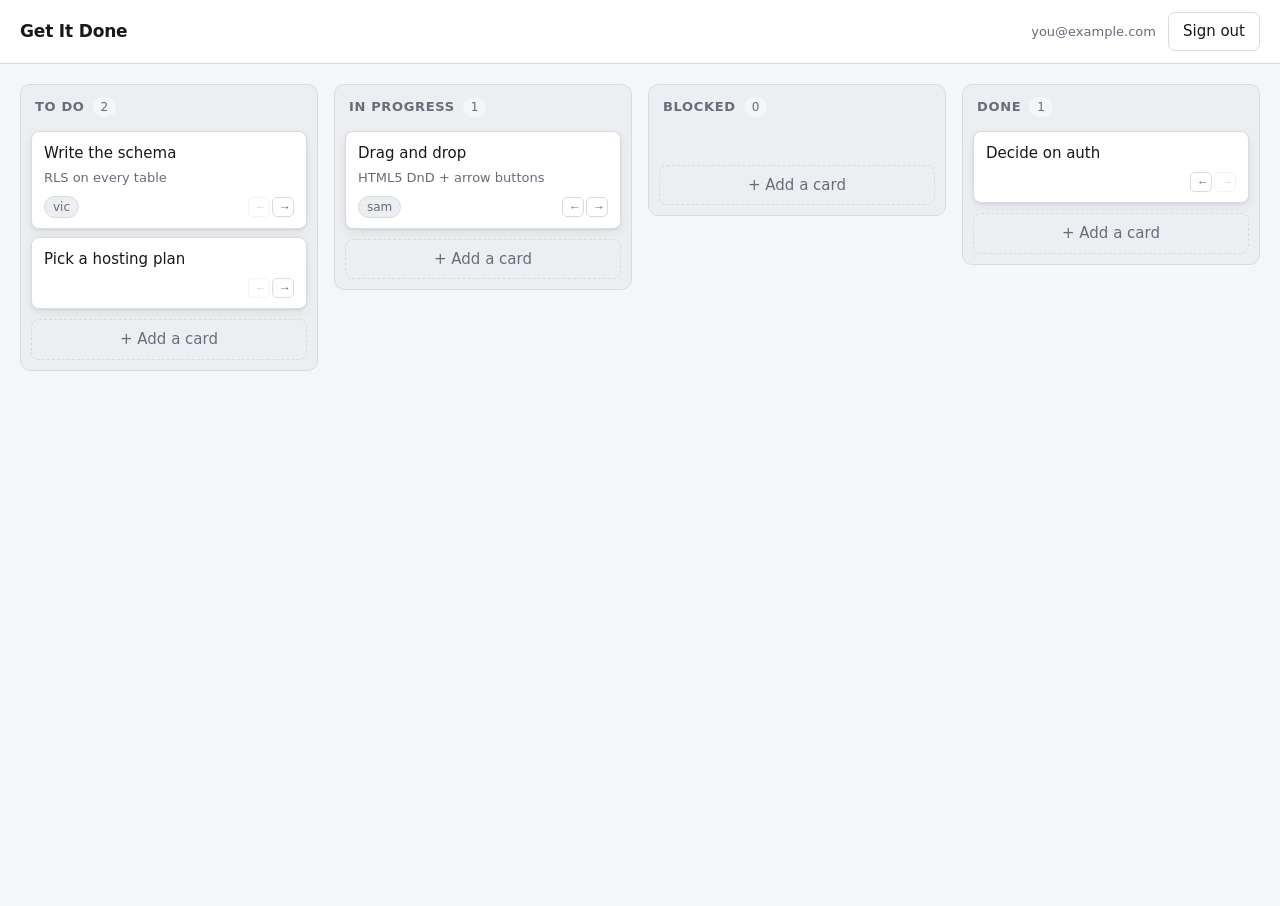
==== dev-preview.html @ 1a4d45a2 "Shared kanban board: static frontend + Supabase Static site for GitHub Pages with no build step. Boa" ====
<!doctype html>
<html lang="en">
<head>
  <meta charset="utf-8">
  <meta name="viewport" content="width=device-width, initial-scale=1">
  <meta name="robots" content="noindex">
  <title>Get It Done</title>
  <link rel="stylesheet" href="styles.css">
</head>
<body>
  <div id="app" hidden>
    <header class="topbar">
      <h1>Get It Done</h1>
      <div class="topbar-right">
        <span id="presence" class="presence" title="People with the board open"></span>
        <span id="who" class="who"></span>
        <button id="signout" class="btn btn-quiet">Sign out</button>
      </div>
    </header>
    <main id="board" class="board"></main>
  </div>

  <div id="auth" class="auth" hidden>
    <form id="auth-form" class="auth-card">
      <h1>Get It Done</h1>
      <p class="muted">Sign in with your email. We'll send you a one-time link &mdash; no password to remember.</p>
      <label for="email">Email</label>
      <input id="email" type="email" autocomplete="email" required placeholder="you@example.com">
      <button type="submit" class="btn btn-primary">Send me a link</button>
      <p id="auth-msg" class="auth-msg" role="status"></p>
    </form>
  </div>

  <div id="boot" class="boot">Loading&hellip;</div>

  <dialog id="editor">
    <form method="dialog" id="editor-form">
      <label for="card-title">Title</label>
      <input id="card-title" required maxlength="200">

      <label for="card-notes">Notes</label>
      <textarea id="card-notes" rows="5" maxlength="4000"></textarea>

      <label for="card-assignee">Assigned to</label>
      <input id="card-assignee" maxlength="120" placeholder="Nobody yet">

      <div class="editor-actions">
        <button value="delete" id="card-delete" class="btn btn-danger" formnovalidate>Delete</button>
        <span class="spacer"></span>
        <button value="cancel" class="btn btn-quiet" formnovalidate>Cancel</button>
        <button value="save" class="btn btn-primary">Save</button>
      </div>
    </form>
  </dialog>

  <script type="importmap">{"imports":{"https://esm.sh/@supabase/supabase-js@2":"./dev-mock.js"}}</script>
  <script type="module" src="app.js"></script>
</body>
</html>
---- styles.css ----
:root {
  --bg: #f5f6f8;
  --surface: #ffffff;
  --surface-2: #eceef1;
  --border: #d8dce2;
  --text: #16181d;
  --text-dim: #666e7a;
  --accent: #3b6cf0;
  --accent-text: #ffffff;
  --danger: #c0392b;
  --shadow: 0 1px 2px rgba(16, 20, 30, .08), 0 4px 12px rgba(16, 20, 30, .06);
  --radius: 10px;
}

@media (prefers-color-scheme: dark) {
  :root {
    --bg: #14161a;
    --surface: #1e2126;
    --surface-2: #22262c;
    --border: #333941;
    --text: #e8eaed;
    --text-dim: #949ca8;
    --accent: #6b8dff;
    --accent-text: #0e1014;
    --danger: #e06a5c;
    --shadow: 0 1px 2px rgba(0, 0, 0, .3), 0 4px 12px rgba(0, 0, 0, .25);
  }
}

* { box-sizing: border-box; }

/* `display` rules below would otherwise beat the UA stylesheet's [hidden]. */
[hidden] { display: none !important; }

body {
  margin: 0;
  background: var(--bg);
  color: var(--text);
  font: 15px/1.5 system-ui, -apple-system, "Segoe UI", Roboto, sans-serif;
  -webkit-font-smoothing: antialiased;
}

.boot {
  display: grid;
  place-items: center;
  min-height: 100vh;
  color: var(--text-dim);
}

/* ---- top bar ---- */

.topbar {
  display: flex;
  align-items: center;
  gap: 12px;
  padding: 12px 20px;
  background: var(--surface);
  border-bottom: 1px solid var(--border);
  position: sticky;
  top: 0;
  z-index: 5;
}

.topbar h1 { font-size: 17px; margin: 0; letter-spacing: -.01em; }
.topbar-right { margin-left: auto; display: flex; align-items: center; gap: 12px; }
.who { color: var(--text-dim); font-size: 13px; }
.presence { color: var(--text-dim); font-size: 13px; }

/* ---- board ---- */

.board {
  display: grid;
  grid-auto-flow: column;
  grid-auto-columns: minmax(260px, 1fr);
  gap: 16px;
  padding: 20px;
  align-items: start;
  overflow-x: auto;
  min-height: calc(100vh - 58px);
}

.column {
  background: var(--surface-2);
  border: 1px solid var(--border);
  border-radius: var(--radius);
  display: flex;
  flex-direction: column;
  max-height: calc(100vh - 100px);
}

.column-head {
  display: flex;
  align-items: center;
  gap: 8px;
  padding: 12px 14px 8px;
  font-weight: 600;
  font-size: 13px;
  text-transform: uppercase;
  letter-spacing: .05em;
  color: var(--text-dim);
}

.count {
  font-weight: 500;
  background: var(--bg);
  border-radius: 20px;
  padding: 1px 8px;
  font-size: 12px;
  letter-spacing: 0;
}

.cards {
  display: flex;
  flex-direction: column;
  gap: 8px;
  padding: 6px 10px 10px;
  overflow-y: auto;
  flex: 1;
  min-height: 40px;
}

.column.drag-over { outline: 2px dashed var(--accent); outline-offset: -4px; }

.card {
  background: var(--surface);
  border: 1px solid var(--border);
  border-radius: 8px;
  padding: 10px 12px;
  box-shadow: var(--shadow);
  cursor: grab;
  text-align: left;
  color: inherit;
  font: inherit;
  width: 100%;
  display: block;
}

.card:focus-visible { outline: 2px solid var(--accent); outline-offset: 2px; }
.card.dragging { opacity: .4; }
.card-title { font-weight: 500; overflow-wrap: anywhere; }
.card-notes {
  color: var(--text-dim);
  font-size: 13px;
  margin-top: 4px;
  display: -webkit-box;
  -webkit-line-clamp: 3;
  -webkit-box-orient: vertical;
  overflow: hidden;
}

.card-foot {
  display: flex;
  align-items: center;
  gap: 6px;
  margin-top: 8px;
  font-size: 12px;
  color: var(--text-dim);
}

.assignee {
  background: var(--surface-2);
  border: 1px solid var(--border);
  border-radius: 20px;
  padding: 1px 8px;
}

.nudge {
  margin-left: auto;
  display: flex;
  gap: 2px;
}

.nudge button {
  border: 1px solid var(--border);
  background: var(--surface);
  color: var(--text-dim);
  border-radius: 5px;
  width: 22px;
  height: 20px;
  line-height: 1;
  cursor: pointer;
  font-size: 12px;
}

.nudge button:hover:not(:disabled) { color: var(--text); border-color: var(--text-dim); }
.nudge button:disabled { opacity: .3; cursor: default; }

.add {
  margin: 0 10px 10px;
  border: 1px dashed var(--border);
  background: none;
  color: var(--text-dim);
  border-radius: 8px;
  padding: 8px;
  cursor: pointer;
  font: inherit;
}

.add:hover { color: var(--text); border-color: var(--text-dim); }

/* ---- buttons ---- */

.btn {
  font: inherit;
  border-radius: 7px;
  padding: 7px 14px;
  border: 1px solid var(--border);
  background: var(--surface);
  color: var(--text);
  cursor: pointer;
}

.btn-primary { background: var(--accent); border-color: var(--accent); color: var(--accent-text); font-weight: 500; }
.btn-quiet { background: none; }
.btn-danger { border-color: var(--danger); color: var(--danger); background: none; }
.btn:disabled { opacity: .5; cursor: default; }

/* ---- auth ---- */

.auth { display: grid; place-items: center; min-height: 100vh; padding: 20px; }

.auth-card {
  background: var(--surface);
  border: 1px solid var(--border);
  border-radius: var(--radius);
  box-shadow: var(--shadow);
  padding: 28px;
  width: min(380px, 100%);
  display: flex;
  flex-direction: column;
  gap: 6px;
}

.auth-card h1 { margin: 0 0 4px; font-size: 20px; }
.muted { color: var(--text-dim); font-size: 14px; margin: 0 0 12px; }
.auth-msg { font-size: 13px; color: var(--text-dim); min-height: 1.2em; margin: 4px 0 0; }
.auth-msg.error { color: var(--danger); }

label { font-size: 13px; font-weight: 500; margin-top: 8px; }

input, textarea {
  font: inherit;
  color: var(--text);
  background: var(--bg);
  border: 1px solid var(--border);
  border-radius: 7px;
  padding: 8px 10px;
  width: 100%;
  resize: vertical;
}

input:focus, textarea:focus { outline: 2px solid var(--accent); outline-offset: -1px; border-color: transparent; }

/* ---- editor dialog ---- */

dialog {
  border: 1px solid var(--border);
  border-radius: var(--radius);
  background: var(--surface);
  color: var(--text);
  padding: 20px;
  width: min(460px, calc(100vw - 32px));
  box-shadow: var(--shadow);
}

dialog::backdrop { background: rgba(0, 0, 0, .45); }
dialog form { display: flex; flex-direction: column; }

.editor-actions { display: flex; gap: 8px; margin-top: 20px; align-items: center; }
.spacer { flex: 1; }

@media (max-width: 700px) {
  .board {
    grid-auto-flow: row;
    grid-auto-columns: auto;
    min-height: 0;
  }
  .column { max-height: none; }
}
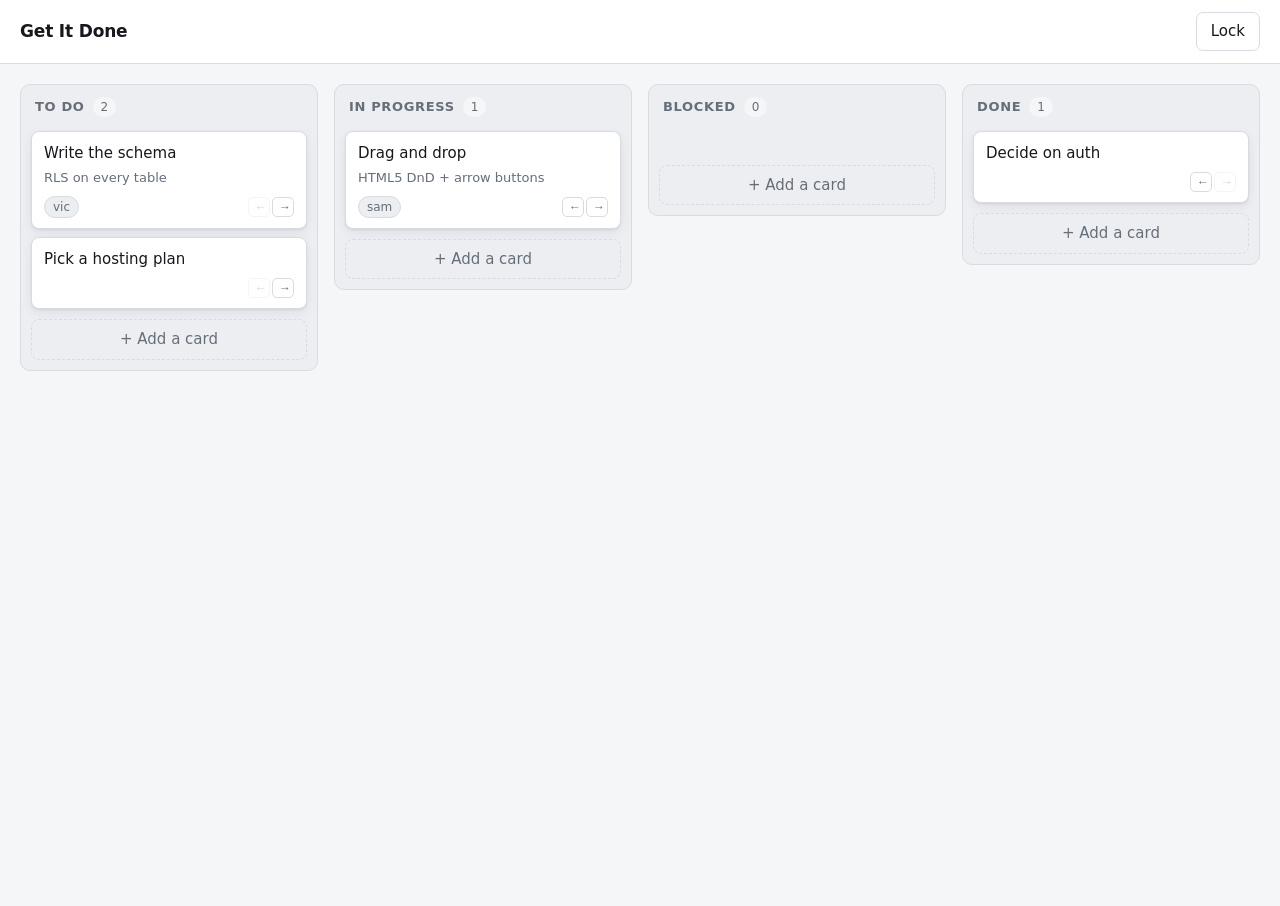
==== commit dc8094bc: "Replace per-person magic links with one shared team code Supabase's built-in email service caps at 2" ====
--- a/dev-preview.html
+++ b/dev-preview.html
@@ -13,8 +13,7 @@
       <h1>Get It Done</h1>
       <div class="topbar-right">
         <span id="presence" class="presence" title="People with the board open"></span>
-        <span id="who" class="who"></span>
-        <button id="signout" class="btn btn-quiet">Sign out</button>
+        <button id="lock" class="btn btn-quiet">Lock</button>
       </div>
     </header>
     <main id="board" class="board"></main>
@@ -23,10 +22,10 @@
   <div id="auth" class="auth" hidden>
     <form id="auth-form" class="auth-card">
       <h1>Get It Done</h1>
-      <p class="muted">Sign in with your email. We'll send you a one-time link &mdash; no password to remember.</p>
-      <label for="email">Email</label>
-      <input id="email" type="email" autocomplete="email" required placeholder="you@example.com">
-      <button type="submit" class="btn btn-primary">Send me a link</button>
+      <p class="muted">Enter the team code to open the board.</p>
+      <label for="code">Team code</label>
+      <input id="code" type="password" autocomplete="current-password" required autofocus>
+      <button type="submit" class="btn btn-primary">Unlock</button>
       <p id="auth-msg" class="auth-msg" role="status"></p>
     </form>
   </div>
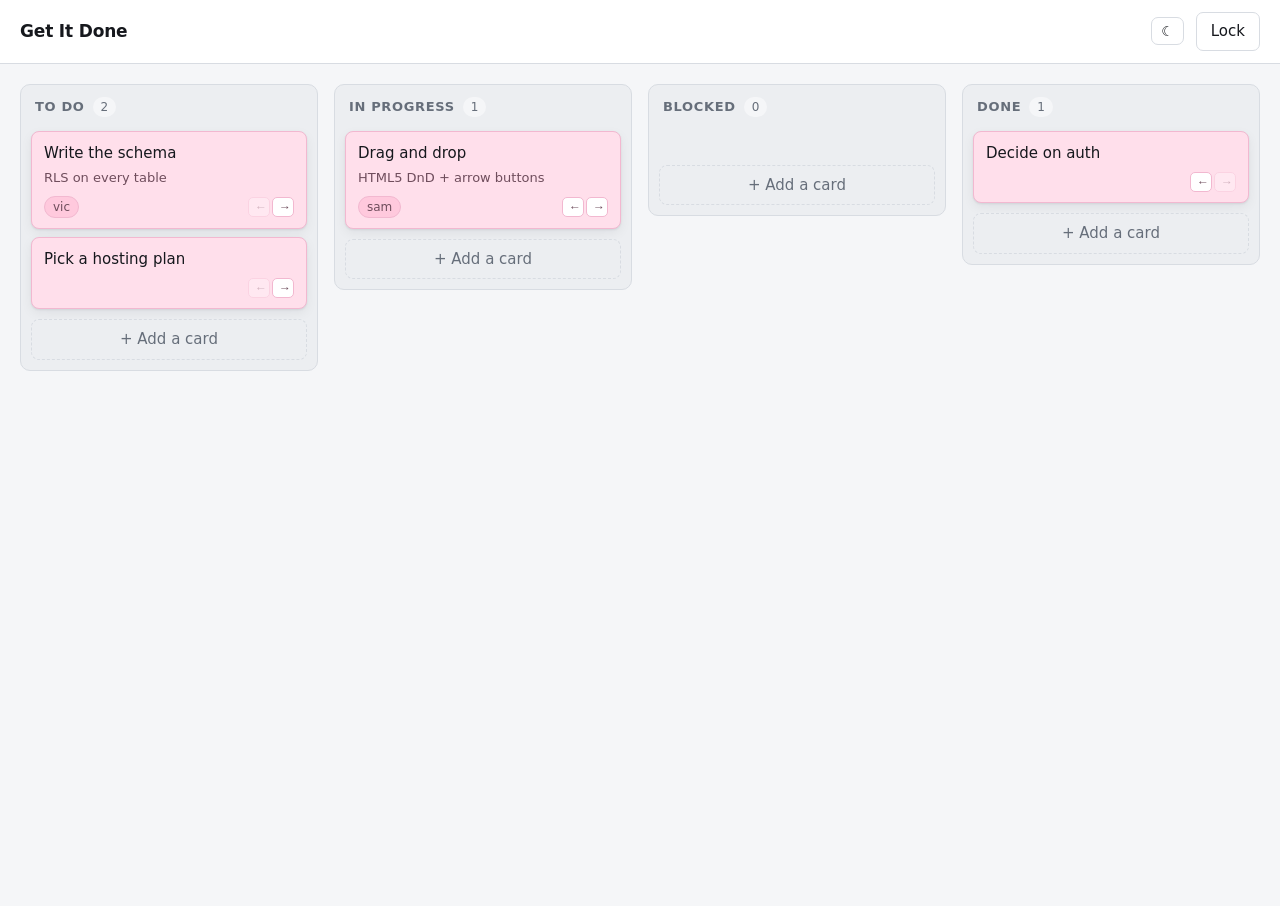
==== commit bc077768: "Add a light/dark toggle and pink cards in light mode The palette already followed prefers-color-sche" ====
--- a/dev-preview.html
+++ b/dev-preview.html
@@ -6,6 +6,12 @@
   <meta name="robots" content="noindex">
   <title>Get It Done</title>
   <link rel="stylesheet" href="styles.css">
+  <script>
+    try {
+      const saved = localStorage.getItem('gid-theme');
+      if (saved) document.documentElement.dataset.theme = saved;
+    } catch (e) { /* private mode: fall back to the system setting */ }
+  </script>
 </head>
 <body>
   <div id="app" hidden>
@@ -13,6 +19,7 @@
       <h1>Get It Done</h1>
       <div class="topbar-right">
         <span id="presence" class="presence" title="People with the board open"></span>
+        <button id="theme" class="btn btn-quiet btn-icon"></button>
         <button id="lock" class="btn btn-quiet">Lock</button>
       </div>
     </header>
--- a/styles.css
+++ b/styles.css
@@ -10,21 +10,57 @@
   --danger: #c0392b;
   --shadow: 0 1px 2px rgba(16, 20, 30, .08), 0 4px 12px rgba(16, 20, 30, .06);
   --radius: 10px;
-}
-
+
+  /* Cards are pink in light mode only; the dark palette below keeps them
+     on the neutral surface colour. --card-dim is warmed to stay legible
+     against pink rather than reusing the grey --text-dim. */
+  --card-bg: #ffdfeb;
+  --card-border: #f2b8d0;
+  --card-dim: #6f4d5c;
+  --card-chip: #ffc9dd;
+}
+
+/* Follow the system unless the toggle has pinned light. */
 @media (prefers-color-scheme: dark) {
-  :root {
-    --bg: #14161a;
-    --surface: #1e2126;
-    --surface-2: #22262c;
-    --border: #333941;
-    --text: #e8eaed;
-    --text-dim: #949ca8;
-    --accent: #6b8dff;
-    --accent-text: #0e1014;
-    --danger: #e06a5c;
-    --shadow: 0 1px 2px rgba(0, 0, 0, .3), 0 4px 12px rgba(0, 0, 0, .25);
+  :root:not([data-theme="light"]) {
+  --bg: #14161a;
+  --surface: #1e2126;
+  --surface-2: #22262c;
+  --border: #333941;
+  --text: #e8eaed;
+  --text-dim: #949ca8;
+  --accent: #6b8dff;
+  --accent-text: #0e1014;
+  --danger: #e06a5c;
+  --shadow: 0 1px 2px rgba(0, 0, 0, .3), 0 4px 12px rgba(0, 0, 0, .25);
+
+  /* unchanged from before: cards sit on the plain surface colour */
+  --card-bg: #1e2126;
+  --card-border: #333941;
+  --card-dim: #949ca8;
+  --card-chip: #22262c;
   }
+}
+
+/* The toggle pinning dark has to win even on a light system, and a media
+   query can't share a rule with a plain selector, so the palette repeats. */
+:root[data-theme="dark"] {
+  --bg: #14161a;
+  --surface: #1e2126;
+  --surface-2: #22262c;
+  --border: #333941;
+  --text: #e8eaed;
+  --text-dim: #949ca8;
+  --accent: #6b8dff;
+  --accent-text: #0e1014;
+  --danger: #e06a5c;
+  --shadow: 0 1px 2px rgba(0, 0, 0, .3), 0 4px 12px rgba(0, 0, 0, .25);
+
+  /* unchanged from before: cards sit on the plain surface colour */
+  --card-bg: #1e2126;
+  --card-border: #333941;
+  --card-dim: #949ca8;
+  --card-chip: #22262c;
 }
 
 * { box-sizing: border-box; }
@@ -122,8 +158,8 @@
 .column.drag-over { outline: 2px dashed var(--accent); outline-offset: -4px; }
 
 .card {
-  background: var(--surface);
-  border: 1px solid var(--border);
+  background: var(--card-bg);
+  border: 1px solid var(--card-border);
   border-radius: 8px;
   padding: 10px 12px;
   box-shadow: var(--shadow);
@@ -139,7 +175,7 @@
 .card.dragging { opacity: .4; }
 .card-title { font-weight: 500; overflow-wrap: anywhere; }
 .card-notes {
-  color: var(--text-dim);
+  color: var(--card-dim);
   font-size: 13px;
   margin-top: 4px;
   display: -webkit-box;
@@ -154,12 +190,12 @@
   gap: 6px;
   margin-top: 8px;
   font-size: 12px;
-  color: var(--text-dim);
+  color: var(--card-dim);
 }
 
 .assignee {
-  background: var(--surface-2);
-  border: 1px solid var(--border);
+  background: var(--card-chip);
+  border: 1px solid var(--card-border);
   border-radius: 20px;
   padding: 1px 8px;
 }
@@ -171,9 +207,9 @@
 }
 
 .nudge button {
-  border: 1px solid var(--border);
-  background: var(--surface);
-  color: var(--text-dim);
+  border: 1px solid var(--card-border);
+  background: var(--surface);
+  color: var(--card-dim);
   border-radius: 5px;
   width: 22px;
   height: 20px;
@@ -210,6 +246,12 @@
   cursor: pointer;
 }
 
+.btn-icon {
+  padding: 6px 9px;
+  line-height: 1;
+  font-size: 14px;
+}
+
 .btn-primary { background: var(--accent); border-color: var(--accent); color: var(--accent-text); font-weight: 500; }
 .btn-quiet { background: none; }
 .btn-danger { border-color: var(--danger); color: var(--danger); background: none; }
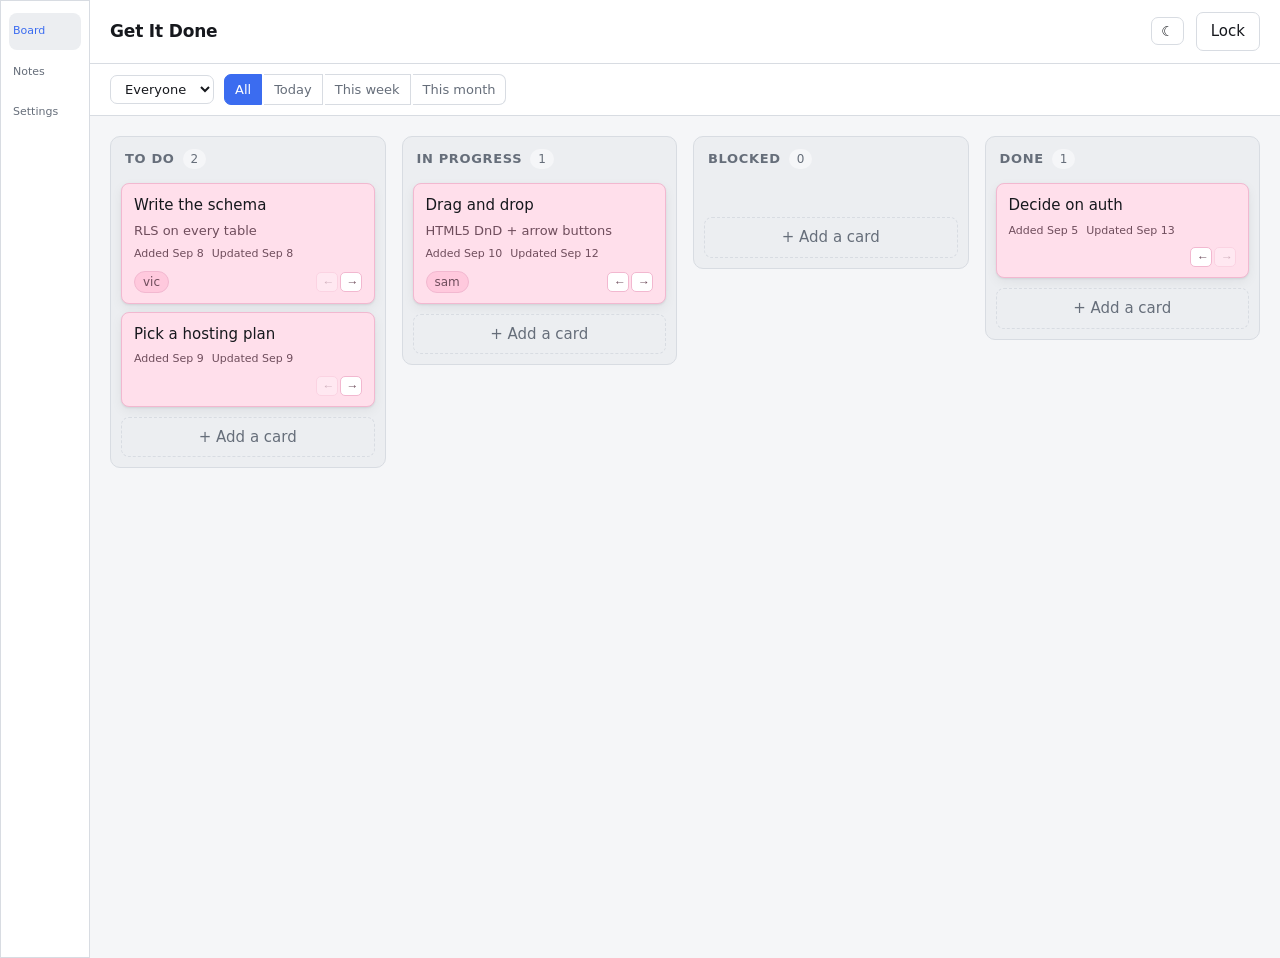
==== commit 8c11021f: "Add person and date-added filters to the board Filter cards by assignee (dropdown, populated from cu" ====
--- a/dev-preview.html
+++ b/dev-preview.html
@@ -15,15 +15,31 @@
 </head>
 <body>
   <div id="app" hidden>
-    <header class="topbar">
-      <h1>Get It Done</h1>
-      <div class="topbar-right">
-        <span id="presence" class="presence" title="People with the board open"></span>
-        <button id="theme" class="btn btn-quiet btn-icon"></button>
-        <button id="lock" class="btn btn-quiet">Lock</button>
+    <nav class="side-bar">
+      <button class="tab is-active" data-tab="board"><span>Board</span></button>
+      <button class="tab" data-tab="notes"><span>Notes</span></button>
+      <button class="tab" data-tab="settings"><span>Settings</span></button>
+    </nav>
+    <div class="app-main">
+      <header class="topbar">
+        <h1>Get It Done</h1>
+        <div class="topbar-right">
+          <span id="presence" class="presence" title="People with the board open"></span>
+          <button id="theme" class="btn btn-quiet btn-icon"></button>
+          <button id="lock" class="btn btn-quiet">Lock</button>
+        </div>
+      </header>
+      <div class="filters">
+        <select id="filter-person" class="filter-select"></select>
+        <div class="filter-dates" role="group" aria-label="Filter by date added">
+          <button type="button" data-range="all" class="is-active">All</button>
+          <button type="button" data-range="today">Today</button>
+          <button type="button" data-range="week">This week</button>
+          <button type="button" data-range="month">This month</button>
+        </div>
       </div>
-    </header>
-    <main id="board" class="board"></main>
+      <main id="board" class="board"></main>
+    </div>
   </div>
 
   <div id="auth" class="auth" hidden>
--- a/styles.css
+++ b/styles.css
@@ -68,6 +68,7 @@
 /* `display` rules below would otherwise beat the UA stylesheet's [hidden]. */
 [hidden] { display: none !important; }
 
+
 body {
   margin: 0;
   background: var(--bg);
@@ -83,6 +84,51 @@
   color: var(--text-dim);
 }
 
+
+#app {
+  display: flex;   /* lay children out in a row */
+  min-height: 100vh;
+}
+
+
+.app-main {
+  flex: 1;                 /* take up remaining space */
+  min-width: 0;             /* allow children to shrink */
+}
+
+.side-bar {
+  display: flex;
+  flex: 0;
+  flex-direction:column;
+  align-items: left;
+  gap: 4px;
+  padding: 12px 8px;
+  border: 1px solid var(--border);
+  background: var(--surface)
+}
+.tab {
+  display: flex;
+  flex-direction: column;
+  align-items: start;
+  gap: 3px;
+  width: 72px;
+  padding: 10px 4px;
+  border: none;
+  border-radius: 8px;
+  background: none;
+  color: var(--text-dim);
+  font: inherit;      
+  cursor: pointer;
+}
+
+.tab span { font-size: 11px; }  /* the small text label under the icon */
+
+.tab:hover { background: var(--surface-2); color: var(--text); }
+
+.tab.is-active {
+  background: var(--surface-2);
+  color: var(--accent);
+}
 /* ---- top bar ---- */
 
 .topbar {
@@ -101,6 +147,50 @@
 .topbar-right { margin-left: auto; display: flex; align-items: center; gap: 12px; }
 .who { color: var(--text-dim); font-size: 13px; }
 .presence { color: var(--text-dim); font-size: 13px; }
+
+/* ---- filters ---- */
+
+.filters {
+  display: flex;
+  flex-wrap: wrap;
+  align-items: center;
+  gap: 10px;
+  padding: 10px 20px;
+  background: var(--surface);
+  border-bottom: 1px solid var(--border);
+}
+
+.filter-select {
+  font: inherit;
+  font-size: 13px;
+  border-radius: 7px;
+  padding: 5px 10px;
+  border: 1px solid var(--border);
+  background: var(--surface);
+  color: var(--text);
+}
+
+.filter-dates {
+  display: flex;
+  gap: 2px;
+}
+
+.filter-dates button {
+  font: inherit;
+  font-size: 13px;
+  border: 1px solid var(--border);
+  background: var(--surface);
+  color: var(--text-dim);
+  padding: 5px 10px;
+  cursor: pointer;
+}
+
+.filter-dates button:first-child { border-radius: 7px 0 0 7px; }
+.filter-dates button:last-child { border-radius: 0 7px 7px 0; }
+.filter-dates button + button { border-left: none; }
+
+.filter-dates button:hover { color: var(--text); }
+.filter-dates button.is-active { background: var(--accent); border-color: var(--accent); color: var(--accent-text); }
 
 /* ---- board ---- */
 
@@ -184,6 +274,14 @@
   overflow: hidden;
 }
 
+.card-dates {
+  display: flex;
+  gap: 8px;
+  margin-top: 6px;
+  font-size: 11px;
+  color: var(--card-dim);
+}
+
 .card-foot {
   display: flex;
   align-items: center;
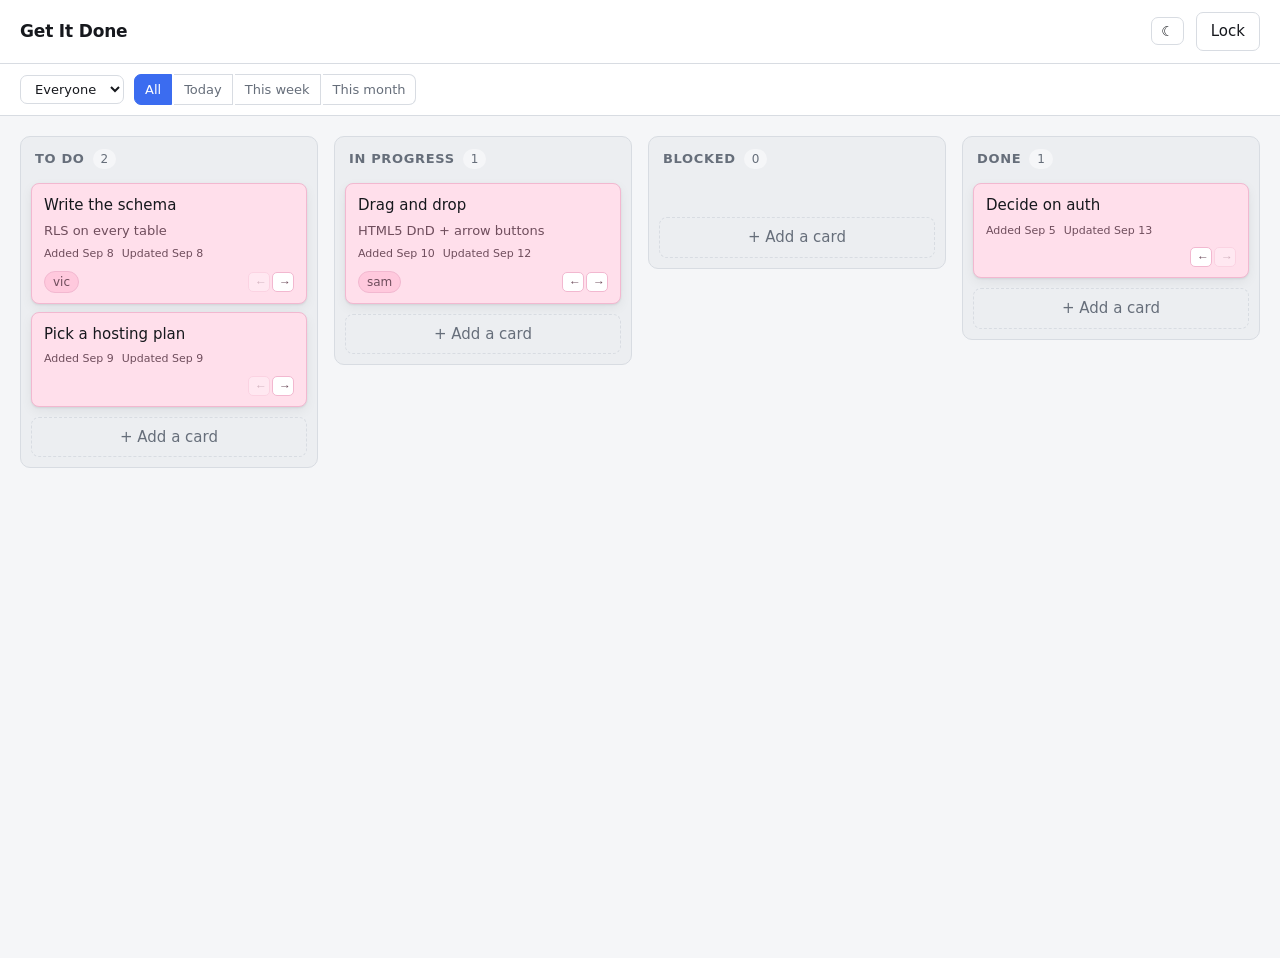
==== commit 03292f21: "Remove the Board/Notes/Settings sidebar for now It was inert (Notes/Settings didn't go anywhere) and" ====
--- a/dev-preview.html
+++ b/dev-preview.html
@@ -15,31 +15,24 @@
 </head>
 <body>
   <div id="app" hidden>
-    <nav class="side-bar">
-      <button class="tab is-active" data-tab="board"><span>Board</span></button>
-      <button class="tab" data-tab="notes"><span>Notes</span></button>
-      <button class="tab" data-tab="settings"><span>Settings</span></button>
-    </nav>
-    <div class="app-main">
-      <header class="topbar">
-        <h1>Get It Done</h1>
-        <div class="topbar-right">
-          <span id="presence" class="presence" title="People with the board open"></span>
-          <button id="theme" class="btn btn-quiet btn-icon"></button>
-          <button id="lock" class="btn btn-quiet">Lock</button>
-        </div>
-      </header>
-      <div class="filters">
-        <select id="filter-person" class="filter-select"></select>
-        <div class="filter-dates" role="group" aria-label="Filter by date added">
-          <button type="button" data-range="all" class="is-active">All</button>
-          <button type="button" data-range="today">Today</button>
-          <button type="button" data-range="week">This week</button>
-          <button type="button" data-range="month">This month</button>
-        </div>
+    <header class="topbar">
+      <h1>Get It Done</h1>
+      <div class="topbar-right">
+        <span id="presence" class="presence" title="People with the board open"></span>
+        <button id="theme" class="btn btn-quiet btn-icon"></button>
+        <button id="lock" class="btn btn-quiet">Lock</button>
       </div>
-      <main id="board" class="board"></main>
+    </header>
+    <div class="filters">
+      <select id="filter-person" class="filter-select"></select>
+      <div class="filter-dates" role="group" aria-label="Filter by date added">
+        <button type="button" data-range="all" class="is-active">All</button>
+        <button type="button" data-range="today">Today</button>
+        <button type="button" data-range="week">This week</button>
+        <button type="button" data-range="month">This month</button>
+      </div>
     </div>
+    <main id="board" class="board"></main>
   </div>
 
   <div id="auth" class="auth" hidden>
--- a/styles.css
+++ b/styles.css
@@ -84,51 +84,6 @@
   color: var(--text-dim);
 }
 
-
-#app {
-  display: flex;   /* lay children out in a row */
-  min-height: 100vh;
-}
-
-
-.app-main {
-  flex: 1;                 /* take up remaining space */
-  min-width: 0;             /* allow children to shrink */
-}
-
-.side-bar {
-  display: flex;
-  flex: 0;
-  flex-direction:column;
-  align-items: left;
-  gap: 4px;
-  padding: 12px 8px;
-  border: 1px solid var(--border);
-  background: var(--surface)
-}
-.tab {
-  display: flex;
-  flex-direction: column;
-  align-items: start;
-  gap: 3px;
-  width: 72px;
-  padding: 10px 4px;
-  border: none;
-  border-radius: 8px;
-  background: none;
-  color: var(--text-dim);
-  font: inherit;      
-  cursor: pointer;
-}
-
-.tab span { font-size: 11px; }  /* the small text label under the icon */
-
-.tab:hover { background: var(--surface-2); color: var(--text); }
-
-.tab.is-active {
-  background: var(--surface-2);
-  color: var(--accent);
-}
 /* ---- top bar ---- */
 
 .topbar {
